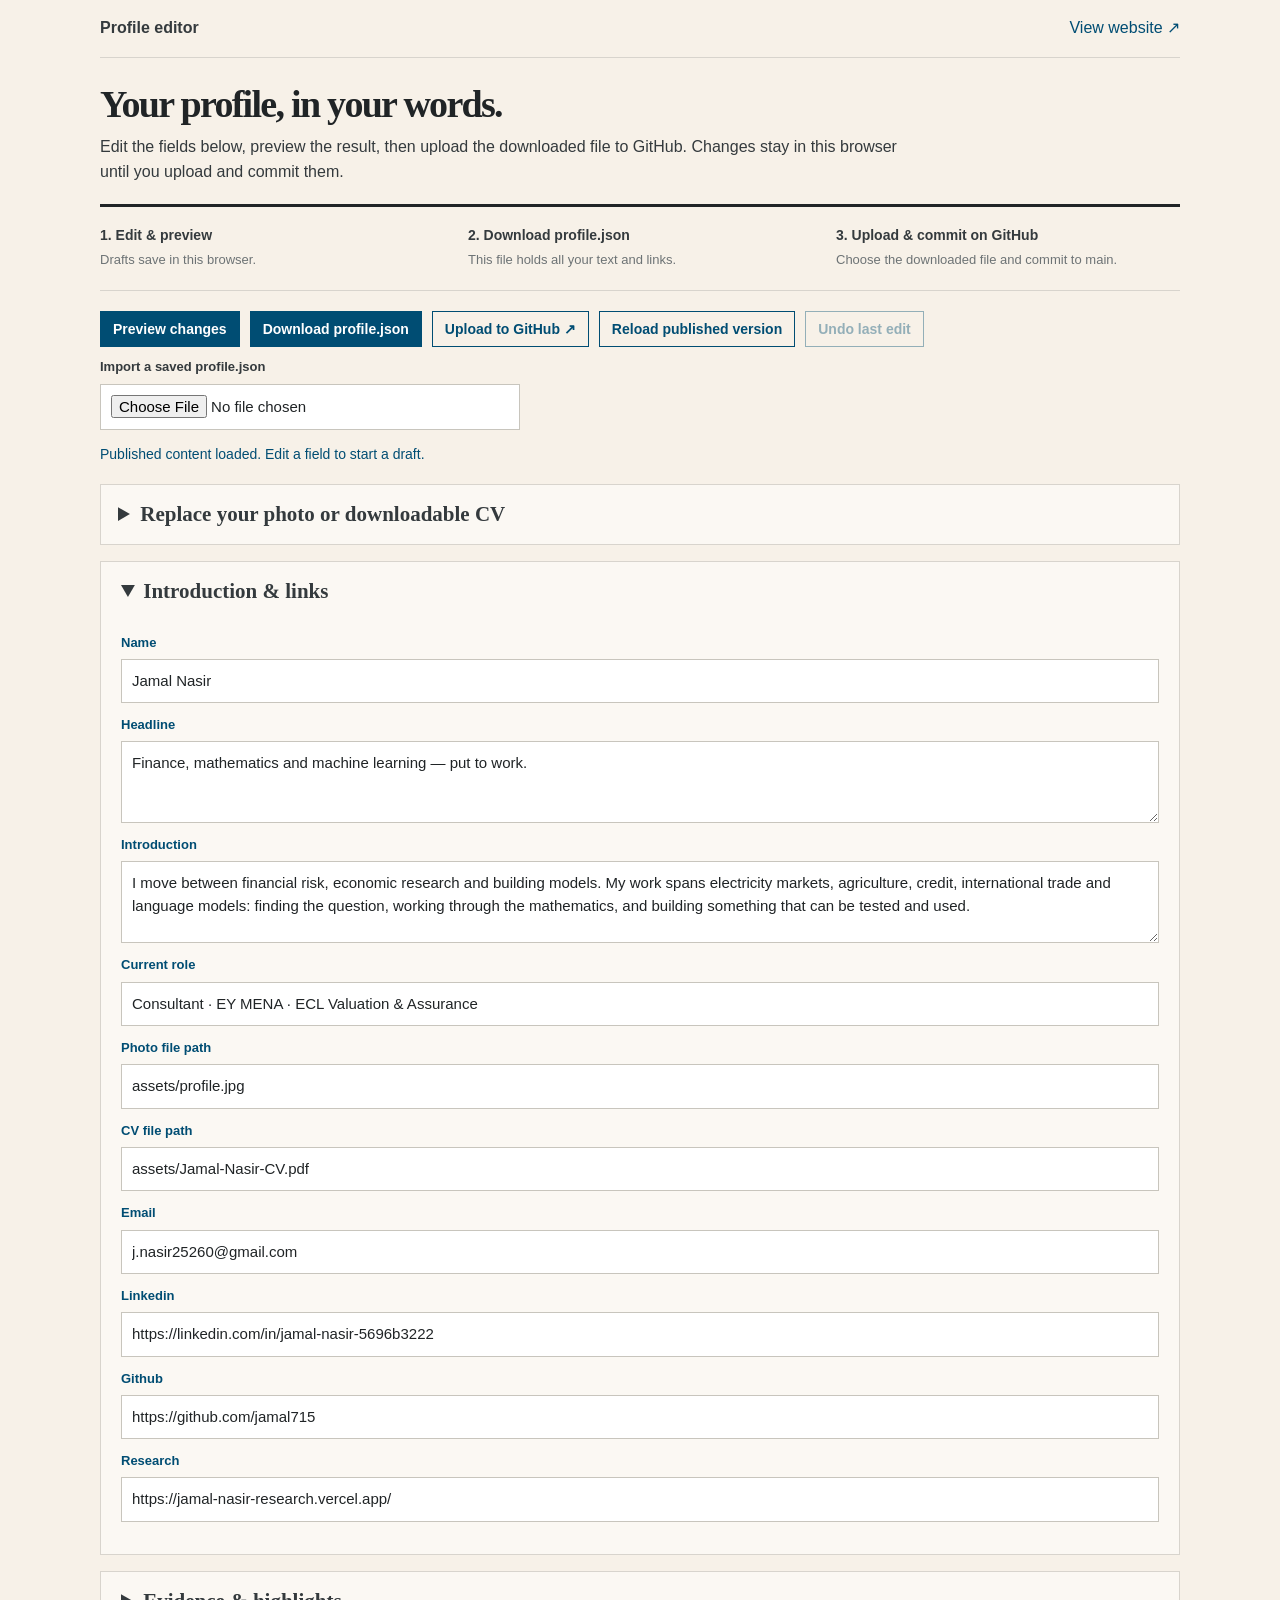
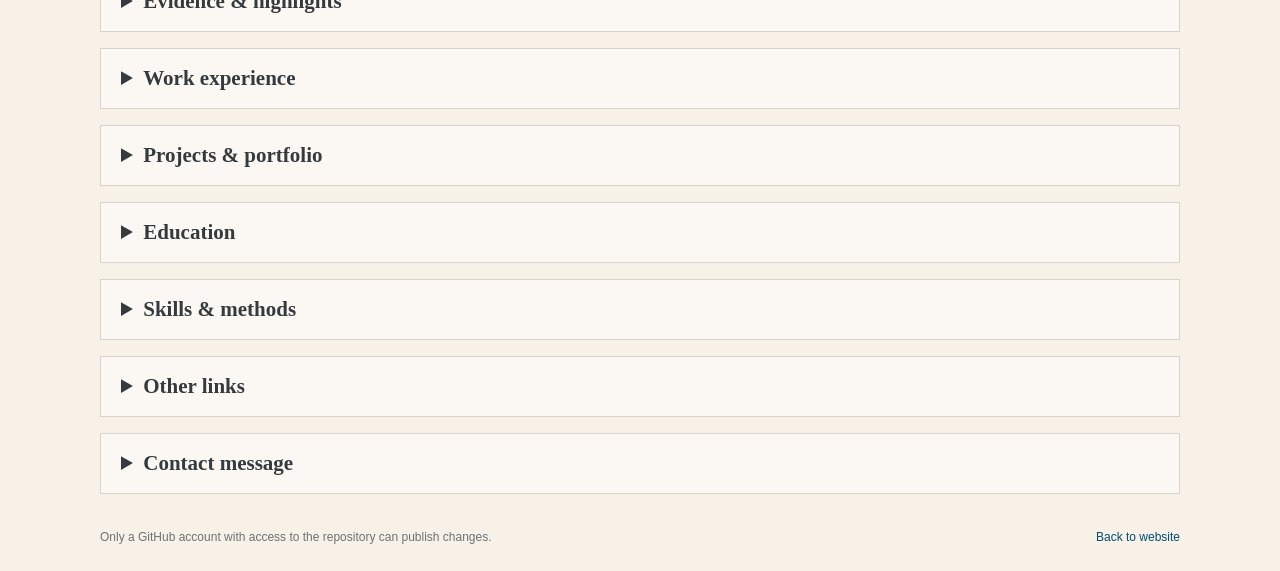
==== edit/index.html @ dc502231 "Unify project and education typography and reserve blue for links" ====
<!doctype html><html lang="en"><head><meta charset="utf-8"><meta name="viewport" content="width=device-width, initial-scale=1"><meta name="robots" content="noindex,nofollow"><title>Edit profile | Jamal Nasir</title><link rel="stylesheet" href="../styles.css?v=4"><link rel="stylesheet" href="editor.css?v=3"><script src="editor.js?v=3" defer></script></head><body><div class="shell"><header class="topbar"><strong>Profile editor</strong><a href="../">View website ↗</a></header><h1 class="editor-title">Your profile, in your words.</h1><p class="editor-deck">Edit the fields below, preview the result, then upload the downloaded file to GitHub. Changes stay in this browser until you upload and commit them.</p><section class="publish-panel" aria-label="Save your changes"><div><b>1. Edit &amp; preview</b><span>Drafts save in this browser.</span></div><div><b>2. Download profile.json</b><span>This file holds all your text and links.</span></div><div><b>3. Upload &amp; commit on GitHub</b><span>Choose the downloaded file and commit to main.</span></div></section><div class="editor-actions"><button id="preview-button" disabled>Preview changes</button><button id="download-button" disabled>Download profile.json</button><a class="edit-button secondary" href="https://github.com/jamal715/jamal715.github.io/upload/main" target="_blank" rel="noopener">Upload to GitHub ↗</a><button class="secondary" id="reset-button" disabled>Reload published version</button><button class="secondary" id="undo-button" disabled>Undo last edit</button></div><label class="import-label">Import a saved profile.json<input id="import-file" type="file" accept="application/json,.json" disabled></label><p id="editor-status" role="status">Loading your profile…</p><details class="asset-box"><summary>Replace your photo or downloadable CV</summary><p>Use the original file you want visitors to receive. Choose a file to preview it and save it in your browser draft. These controls rename a copy without changing its contents. Upload the resulting file into the assets folder and commit it to replace the current version.</p><div class="asset-grid"><label>New photo (JPG or PNG)<input id="photo-file" type="file" accept="image/jpeg,image/png" disabled><span id="photo-status">Using the published file.</span><button type="button" id="photo-download" disabled>Download replacement photo</button></label><label>New CV (PDF)<input id="cv-file" type="file" accept="application/pdf" disabled><span id="cv-status">Using the published file.</span><button type="button" id="cv-download" disabled>Download Jamal-Nasir-CV.pdf</button></label></div><a class="edit-button secondary" href="https://github.com/jamal715/jamal715.github.io/upload/main/assets" target="_blank" rel="noopener">Upload files to assets ↗</a><p class="asset-hint">Download profile.json and each selected replacement file. Upload profile.json to the repository root, and the JPG/PNG or PDF to assets. Files stay private in this browser until you upload and commit them. Maximum file size: 20 MB.</p></details><section id="preview-area" hidden><div class="preview-heading"><h2>Preview</h2><label>Width <select id="preview-width"><option value="100%">Desktop</option><option value="390px">Mobile · 390px</option></select></label></div><iframe id="preview-frame" title="Profile preview" src="../?preview=4"></iframe></section><form id="editor-form" aria-label="Profile content" onsubmit="return false"></form><footer class="footer"><span>Only a GitHub account with access to the repository can publish changes.</span><a href="../">Back to website</a></footer></div></body></html>
---- styles.css ----
:root{--brand:#004d73;--ink:#202426;--text:#343a3d;--muted:#6d7375;--paper:#f7f1e8;--paper2:#fbf8f3;--line:#d8d4cd}*{box-sizing:border-box}html{background:var(--paper);scroll-behavior:smooth;scroll-padding-top:20px}body{margin:0;color:var(--text);background:var(--paper);font:16px/1.55 Arial,Helvetica,sans-serif}a{color:var(--brand);text-decoration:none}a:hover{text-decoration:underline;text-underline-offset:4px}a:focus-visible,button:focus-visible,input:focus-visible,textarea:focus-visible,summary:focus-visible{outline:2px solid var(--brand);outline-offset:4px}::selection{background:#d7e7ef}.shell{max-width:1140px;padding:0 30px;margin:auto}.topbar{display:flex;align-items:center;justify-content:space-between;padding:16px 0;border-bottom:1px solid var(--line);gap:22px}.edition{font-size:12px;letter-spacing:.13em;color:var(--muted)}nav{display:flex;gap:23px;flex-wrap:wrap}nav a{font-size:14px;color:var(--brand)}.skip{position:absolute;top:-100px;background:var(--paper2);padding:12px}.skip:focus{top:10px;z-index:9}.identity{display:grid;grid-template-columns:1fr 174px;align-items:center;gap:40px;padding:29px 0 25px}.kicker{font-size:12px;letter-spacing:.09em;font-weight:700;text-transform:uppercase;color:var(--muted)}h1,h2{font-family:Georgia,'Times New Roman',serif;color:var(--ink)}h1{font-size:clamp(40px,5vw,62px);line-height:1;letter-spacing:-.045em;margin:8px 0 12px}.headline{font:23px/1.25 Georgia,serif;color:var(--ink);margin:0 0 11px}.intro{max-width:800px;margin:0 0 11px;line-height:1.55}.current{font-size:14px;color:var(--muted);margin:0 0 14px}.portrait{margin:0;width:174px;height:205px;overflow:hidden;background:#dfd9d0;border:1px solid var(--line)}.portrait img{display:block;width:100%;height:100%;object-fit:cover;transform:scale(2.05);transform-origin:53%43%}.linkline{display:flex;flex-wrap:wrap;align-items:center;gap:20px;font-size:14px}.linkline a{font-weight:600}.download{border:1px solid currentColor;color:var(--brand);padding:6px 11px}.download:hover{background:var(--paper2);text-decoration:underline}.evidence{display:flex;gap:18px;justify-content:space-between;flex-wrap:wrap;padding:13px 0;border-top:1px solid var(--line);border-bottom:3px solid var(--ink);font-size:13px;color:var(--text)}.section{display:grid;grid-template-columns:155px minmax(0,1fr);gap:30px;padding:24px 0;border-bottom:1px solid var(--line);scroll-margin-top:8px}.section-label>span{font-size:12px;color:var(--muted)}.section-label h2{font-size:25px;line-height:1.15;letter-spacing:-.025em;margin:3px 0 12px}.section-label p{font:15px/1.5 Georgia,serif;color:var(--muted);margin:0}.role{padding:18px 0;border-bottom:1px solid var(--line)}.role:first-child{padding-top:0}.role:last-child{border:0;padding-bottom:0}.role-top{display:flex;justify-content:space-between;gap:20px;align-items:baseline}.role h3{font-size:18px;color:var(--ink);line-height:1.3;letter-spacing:-.015em;margin:0}.date{font-size:12px;white-space:nowrap;color:var(--muted)}.organization{font-size:14px;color:var(--text);margin:3px 0}.fields{font-size:12px;color:var(--muted);margin:2px 0 8px}.role ul{margin:0;padding-left:17px}.role li{margin:4px 0;line-height:1.5;font-size:15px}/* Projects share education's typography and compact two-column structure. */
.projects{display:grid;grid-template-columns:repeat(2,minmax(0,1fr));gap:20px 32px;align-items:start}
.project{padding:0 0 16px;border-bottom:1px solid var(--line);min-width:0}
.project .kicker{font-size:11px;line-height:1.4;letter-spacing:.04em;color:var(--muted);margin-bottom:5px}
.project h3,.degree h3{font:700 16px/1.4 Arial,Helvetica,sans-serif;color:var(--text);letter-spacing:normal;margin:0 0 5px}
.project>p{font:14px/1.5 Arial,Helvetica,sans-serif;color:var(--muted);margin:0 0 8px}
.project-bottom{display:flex;flex-wrap:wrap;gap:4px 12px;justify-content:space-between;font-size:12px;line-height:1.4;color:var(--muted)}
.status{color:var(--muted);white-space:normal}
.project .linkline{margin-top:8px;gap:8px 16px;font-size:13px}
.foundation{display:grid;grid-template-columns:1fr 1fr;gap:32px}.degree{margin:0 0 20px}.degree h3{font-size:16px;margin:0 0 5px}.degree p{font-size:14px;color:var(--muted);margin:0}.foundation dl{margin:0}.foundation dt{font-weight:700;font-size:14px}.foundation dd{font-size:14px;margin:4px 0 14px;color:var(--muted)}.elsewhere{display:grid;grid-template-columns:repeat(3,1fr);gap:25px}.elsewhere h3{font:700 16px/1.4 Arial,Helvetica,sans-serif;color:var(--brand);margin:0 0 5px}.elsewhere h3 span{font:16px Arial;color:var(--brand)}.elsewhere p{font-size:14px;color:var(--muted);line-height:1.5;margin:0}.contact p{margin:0 0 8px;font-size:15px}.email{font:22px Georgia,serif;overflow-wrap:anywhere}.footer{display:flex;justify-content:space-between;gap:20px;padding:18px 0 24px;font-size:12px;color:var(--muted)}.footer>div{display:flex;gap:20px}.footer a{color:var(--brand)}
@media(max-width:850px){.shell{padding:0 23px}.section{grid-template-columns:120px minmax(0,1fr);gap:22px}.role-top{flex-direction:column;gap:3px}.identity{gap:25px;grid-template-columns:1fr 145px}.portrait{width:145px;height:175px}.headline{font-size:21px}.elsewhere{grid-template-columns:1fr;gap:20px}.foundation{grid-template-columns:1fr;gap:8px}}
@media(max-width:600px){.shell{padding:0 19px}.topbar{padding:13px 0;gap:10px;flex-wrap:wrap}.edition{font-size:11px}nav{gap:17px}nav a{font-size:13px}.identity{display:grid;grid-template-columns:1fr 100px;gap:18px;padding:24px 0 19px;align-items:start}.identity-copy{display:contents}.identity .kicker{grid-column:1;align-self:end;font-size:10px;line-height:1.5}.identity h1{grid-column:1;margin:-5px 0 0;font-size:42px;align-self:start}.portrait{grid-column:2;grid-row:1/3;width:100px;height:118px}.headline,.intro,.current,.identity .linkline{grid-column:1/-1;margin:0}.headline{font-size:23px}.intro{font-size:16px}.current{font-size:13px}.linkline{gap:17px;font-size:13px}.evidence{gap:7px;flex-direction:column;font-size:12px;padding:12px 0}.section{display:block;padding:25px 0}.section-label{display:flex;align-items:baseline;gap:9px;margin-bottom:17px}.section-label h2{font-size:25px;margin:0}.section-label p{display:none}.role{padding:17px 0}.role h3{font-size:18px}.role li{font-size:15px}.date{font-size:12px}.projects{grid-template-columns:1fr;gap:16px}.project h3{font-size:16px}.project-bottom{gap:4px 12px}.project .kicker{font-size:11px}.foundation{grid-template-columns:1fr}.elsewhere{gap:23px}.footer{flex-wrap:wrap}.email{font-size:20px}}
@media(prefers-reduced-motion:reduce){html{scroll-behavior:auto}}
---- edit/editor.css ----
.editor-title{font-size:38px;margin:27px 0 12px}.editor-deck{max-width:810px;margin:0 0 20px}.publish-panel{display:grid;grid-template-columns:repeat(3,1fr);gap:24px;border-top:3px solid var(--ink);border-bottom:1px solid var(--line);padding:18px 0}.publish-panel b{display:block;font-size:14px}.publish-panel span{font-size:13px;color:var(--muted)}button,.edit-button{display:inline-block;border:1px solid var(--brand);padding:9px 12px;background:var(--brand);color:white;font:600 14px Arial;cursor:pointer;text-decoration:none}button:disabled{opacity:.4;cursor:not-allowed}.secondary{background:transparent;color:var(--brand)}.editor-actions{display:flex;flex-wrap:wrap;gap:10px;margin:20px 0 10px}#editor-status{font-size:14px;color:var(--brand);min-height:24px}.asset-box,form>details{border:1px solid var(--line);background:var(--paper2);margin:16px 0}.asset-box{padding:17px}.asset-box summary,form>details>summary{font:700 21px Georgia,serif;cursor:pointer}.asset-box p{font-size:14px;max-width:830px}.asset-grid{display:grid;grid-template-columns:1fr 1fr;gap:24px;margin:18px 0}.asset-grid label{display:grid;gap:10px;font-size:14px}.asset-grid input{width:100%;min-width:0}.asset-hint{color:var(--muted)}form>details>summary{padding:17px 20px}.group-content{padding:0 20px 20px}.form-field{display:grid;gap:6px;margin:12px 0}.form-field>span{font-weight:700;font-size:13px;color:var(--brand)}input,textarea,select{font:15px/1.5 Arial;padding:10px;border:1px solid #c8c5bd;background:#fff;color:var(--ink);width:100%}textarea{resize:vertical;min-height:82px}.array-item{border-top:1px solid var(--line);margin-top:18px;padding-top:15px}.array-top{display:flex;justify-content:space-between;align-items:center;gap:15px}.array-top strong{font-size:14px}.array-top button,.add-item{padding:6px 10px;font-size:12px}.array-nested{padding:0 0 8px 15px;border-left:2px solid var(--line);margin:15px 0}.group-title{font-size:15px;margin:18px 0 8px}.preview-heading{display:flex;align-items:center;justify-content:space-between;margin:20px 0 12px}.preview-heading h2{font-size:26px;margin:0}.preview-heading label{display:flex;align-items:center;gap:10px;font-size:14px}.preview-heading select{width:190px}#preview-area{padding:0 0 22px;overflow-x:auto}iframe{display:block;border:1px solid var(--line);width:100%;max-width:100%;height:720px;margin:auto;background:var(--paper)}.group-content>p{font-size:13px;color:var(--muted)}@media(max-width:600px){.editor-title{font-size:32px}.publish-panel,.asset-grid{grid-template-columns:1fr;gap:15px}.editor-actions{gap:8px}.editor-actions button,.edit-button{font-size:13px}.preview-heading{gap:15px}.preview-heading select{width:145px}}

.row-controls{display:flex;flex-wrap:wrap;gap:5px}.import-label{display:block;max-width:420px;font-size:13px;font-weight:700}.import-label input{margin-top:7px;font-weight:400}.asset-grid span{font-size:12px;color:var(--muted);overflow-wrap:anywhere}@media(max-width:600px){.array-top{align-items:flex-start;flex-direction:column}}

html{scroll-behavior:auto}
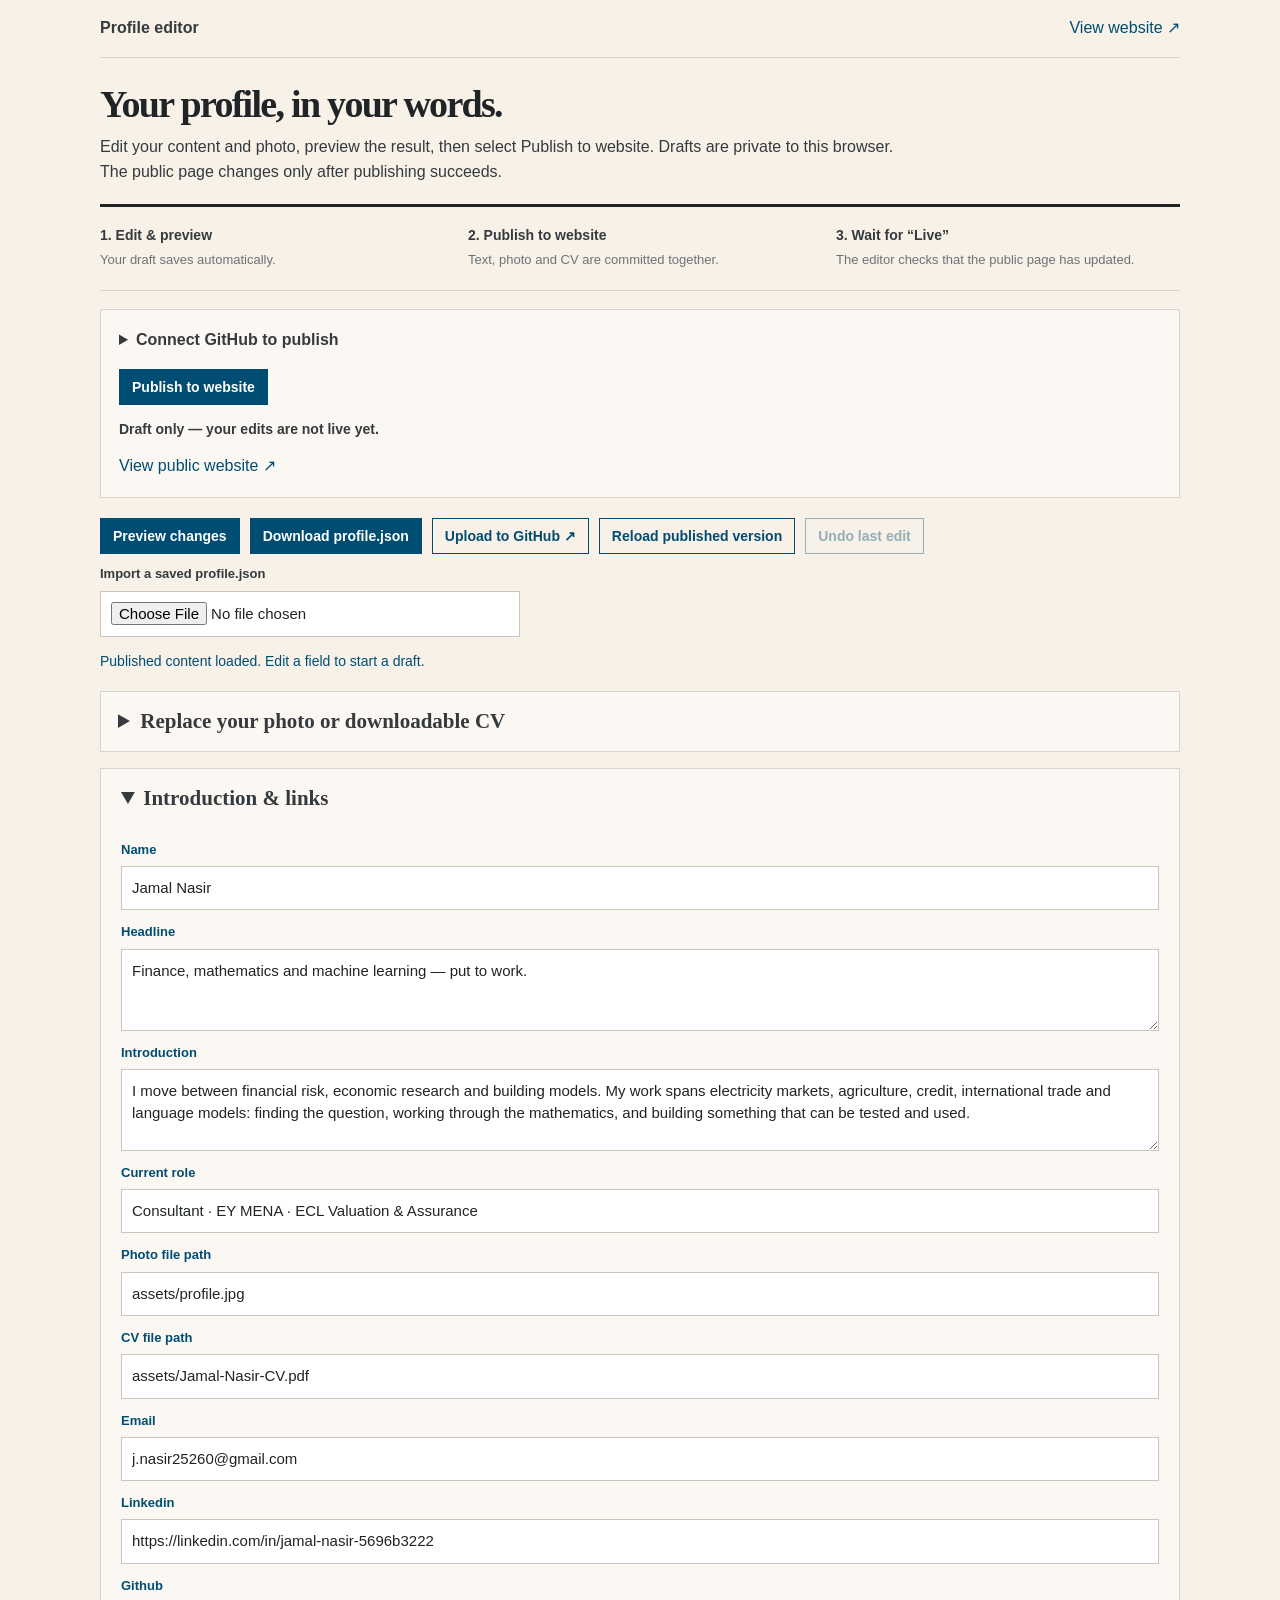
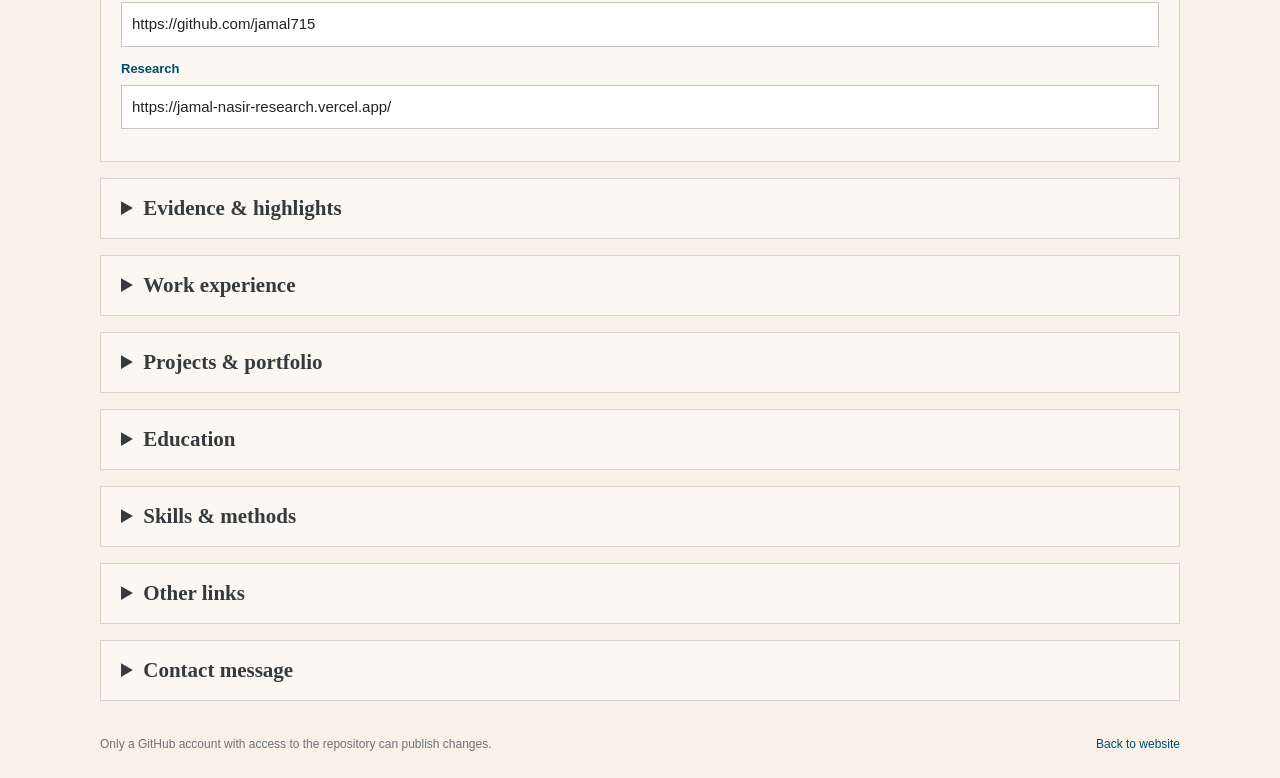
==== commit b9a24a10: "Add direct GitHub publishing and adjustable photo framing to editor" ====
--- a/edit/index.html
+++ b/edit/index.html
@@ -1 +1,3 @@
-<!doctype html><html lang="en"><head><meta charset="utf-8"><meta name="viewport" content="width=device-width, initial-scale=1"><meta name="robots" content="noindex,nofollow"><title>Edit profile | Jamal Nasir</title><link rel="stylesheet" href="../styles.css?v=4"><link rel="stylesheet" href="editor.css?v=3"><script src="editor.js?v=3" defer></script></head><body><div class="shell"><header class="topbar"><strong>Profile editor</strong><a href="../">View website ↗</a></header><h1 class="editor-title">Your profile, in your words.</h1><p class="editor-deck">Edit the fields below, preview the result, then upload the downloaded file to GitHub. Changes stay in this browser until you upload and commit them.</p><section class="publish-panel" aria-label="Save your changes"><div><b>1. Edit &amp; preview</b><span>Drafts save in this browser.</span></div><div><b>2. Download profile.json</b><span>This file holds all your text and links.</span></div><div><b>3. Upload &amp; commit on GitHub</b><span>Choose the downloaded file and commit to main.</span></div></section><div class="editor-actions"><button id="preview-button" disabled>Preview changes</button><button id="download-button" disabled>Download profile.json</button><a class="edit-button secondary" href="https://github.com/jamal715/jamal715.github.io/upload/main" target="_blank" rel="noopener">Upload to GitHub ↗</a><button class="secondary" id="reset-button" disabled>Reload published version</button><button class="secondary" id="undo-button" disabled>Undo last edit</button></div><label class="import-label">Import a saved profile.json<input id="import-file" type="file" accept="application/json,.json" disabled></label><p id="editor-status" role="status">Loading your profile…</p><details class="asset-box"><summary>Replace your photo or downloadable CV</summary><p>Use the original file you want visitors to receive. Choose a file to preview it and save it in your browser draft. These controls rename a copy without changing its contents. Upload the resulting file into the assets folder and commit it to replace the current version.</p><div class="asset-grid"><label>New photo (JPG or PNG)<input id="photo-file" type="file" accept="image/jpeg,image/png" disabled><span id="photo-status">Using the published file.</span><button type="button" id="photo-download" disabled>Download replacement photo</button></label><label>New CV (PDF)<input id="cv-file" type="file" accept="application/pdf" disabled><span id="cv-status">Using the published file.</span><button type="button" id="cv-download" disabled>Download Jamal-Nasir-CV.pdf</button></label></div><a class="edit-button secondary" href="https://github.com/jamal715/jamal715.github.io/upload/main/assets" target="_blank" rel="noopener">Upload files to assets ↗</a><p class="asset-hint">Download profile.json and each selected replacement file. Upload profile.json to the repository root, and the JPG/PNG or PDF to assets. Files stay private in this browser until you upload and commit them. Maximum file size: 20 MB.</p></details><section id="preview-area" hidden><div class="preview-heading"><h2>Preview</h2><label>Width <select id="preview-width"><option value="100%">Desktop</option><option value="390px">Mobile · 390px</option></select></label></div><iframe id="preview-frame" title="Profile preview" src="../?preview=4"></iframe></section><form id="editor-form" aria-label="Profile content" onsubmit="return false"></form><footer class="footer"><span>Only a GitHub account with access to the repository can publish changes.</span><a href="../">Back to website</a></footer></div></body></html>
+<!doctype html><html lang="en"><head><meta charset="utf-8"><meta name="viewport" content="width=device-width, initial-scale=1"><meta http-equiv="Content-Security-Policy" content="default-src 'self'; script-src 'self'; style-src 'self' 'unsafe-inline'; img-src 'self' blob: data: https:; connect-src 'self' https://api.github.com; frame-src 'self'; object-src 'none'; base-uri 'self'; form-action 'none'"><meta name="robots" content="noindex,nofollow"><title>Edit profile | Jamal Nasir</title><link rel="stylesheet" href="../styles.css?v=6"><link rel="stylesheet" href="editor.css?v=6"><script src="../renderer.js?v=6" defer></script><script src="publisher.js?v=6" defer></script><script src="editor.js?v=6" defer></script></head><body><div class="shell"><header class="topbar"><strong>Profile editor</strong><a href="../">View website ↗</a></header><h1 class="editor-title">Your profile, in your words.</h1><p class="editor-deck">Edit your content and photo, preview the result, then select Publish to website. Drafts are private to this browser. The public page changes only after publishing succeeds.</p><section class="publish-panel" aria-label="Save your changes"><div><b>1. Edit &amp; preview</b><span>Your draft saves automatically.</span></div><div><b>2. Publish to website</b><span>Text, photo and CV are committed together.</span></div><div><b>3. Wait for “Live”</b><span>The editor checks that the public page has updated.</span></div></section>
+<section class="publish-connect"><details id="github-connect"><summary>Connect GitHub to publish</summary><p>This site is hosted on GitHub Pages. To publish from here, create a fine-grained GitHub token with access only to <b>jamal715.github.io</b> and repository permission <b>Contents: Read and write</b>. Choose an expiry date. No other permissions are needed.</p><p><a href="https://github.com/settings/personal-access-tokens/new" target="_blank" rel="noopener noreferrer">Create a fine-grained token on GitHub ↗</a> · <a href="https://docs.github.com/en/authentication/keeping-your-account-and-data-secure/managing-your-personal-access-tokens" target="_blank" rel="noopener noreferrer">GitHub instructions ↗</a></p><label for="github-token">GitHub token (this tab only)</label><input id="github-token" type="password" autocomplete="off" spellcheck="false" placeholder="Paste your token here, never in chat"><button id="connect-button" type="button">Connect GitHub</button><button id="disconnect-button" type="button" class="secondary" disabled>Disconnect</button><p id="connection-status" role="status">Not connected. Your token is sent only to api.github.com and is never saved in browser storage or the repository.</p></details><button id="publish-button" disabled>Publish to website</button><p id="publish-status" role="status">Draft only — your edits are not live yet.</p><a id="published-link" href="../" target="_blank" rel="noopener">View public website ↗</a></section>
+<div class="editor-actions"><button id="preview-button" disabled>Preview changes</button><button id="download-button" disabled>Download profile.json</button><a class="edit-button secondary" href="https://github.com/jamal715/jamal715.github.io/upload/main" target="_blank" rel="noopener">Upload to GitHub ↗</a><button class="secondary" id="reset-button" disabled>Reload published version</button><button class="secondary" id="undo-button" disabled>Undo last edit</button></div><label class="import-label">Import a saved profile.json<input id="import-file" type="file" accept="application/json,.json" disabled></label><p id="editor-status" role="status">Loading your profile…</p><details class="asset-box"><summary>Replace your photo or downloadable CV</summary><p>Choose a photo or the original PDF you want visitors to receive. Preview them here, adjust the photo below, then Publish to website. The original file contents are preserved.</p><div class="asset-grid"><label>New photo (JPG or PNG)<input id="photo-file" type="file" accept="image/jpeg,image/png" disabled><span id="photo-status">Using the published file.</span><button type="button" id="photo-download" disabled>Download replacement photo</button></label><label>New CV (PDF)<input id="cv-file" type="file" accept="application/pdf" disabled><span id="cv-status">Using the published file.</span><button type="button" id="cv-download" disabled>Download Jamal-Nasir-CV.pdf</button></label></div><div class="crop-editor"><div><div class="portrait crop-preview"><img id="crop-image" alt="Your photo crop" width="174" height="205"></div></div><div class="crop-controls"><h2>Adjust your photo</h2><label>Fit <select id="photo-fit"><option value="cover">Fill frame</option><option value="contain">Show entire photo</option></select></label><label>Zoom <output id="photo-zoom-value">1×</output><input id="photo-zoom" type="range" min="1" max="3" step="0.01" value="1"></label><label>Horizontal position <output id="photo-x-value">50%</output><input id="photo-x" type="range" min="0" max="100" step="1" value="50"></label><label>Vertical position <output id="photo-y-value">50%</output><input id="photo-y" type="range" min="0" max="100" step="1" value="50"></label><button id="reset-crop" type="button" class="secondary">Reset photo framing</button></div></div><a class="edit-button secondary" href="https://github.com/jamal715/jamal715.github.io/upload/main/assets" target="_blank" rel="noopener">Upload files to assets ↗</a><p class="asset-hint">Publish to website uploads selected files and your photo framing together. Manual download/upload remains available as a backup. Maximum file size: 20 MB.</p></details><section id="preview-area" hidden><div class="preview-heading"><h2>Preview</h2><label>Width <select id="preview-width"><option value="100%">Desktop</option><option value="390px">Mobile · 390px</option></select></label></div><iframe id="preview-frame" title="Profile preview" src="../?preview=6"></iframe></section><form id="editor-form" aria-label="Profile content"></form><footer class="footer"><span>Only a GitHub account with access to the repository can publish changes.</span><a href="../">Back to website</a></footer></div></body></html>
--- a/styles.css
+++ b/styles.css
@@ -1,5 +1,5 @@
-:root{--brand:#004d73;--ink:#202426;--text:#343a3d;--muted:#6d7375;--paper:#f7f1e8;--paper2:#fbf8f3;--line:#d8d4cd}*{box-sizing:border-box}html{background:var(--paper);scroll-behavior:smooth;scroll-padding-top:20px}body{margin:0;color:var(--text);background:var(--paper);font:16px/1.55 Arial,Helvetica,sans-serif}a{color:var(--brand);text-decoration:none}a:hover{text-decoration:underline;text-underline-offset:4px}a:focus-visible,button:focus-visible,input:focus-visible,textarea:focus-visible,summary:focus-visible{outline:2px solid var(--brand);outline-offset:4px}::selection{background:#d7e7ef}.shell{max-width:1140px;padding:0 30px;margin:auto}.topbar{display:flex;align-items:center;justify-content:space-between;padding:16px 0;border-bottom:1px solid var(--line);gap:22px}.edition{font-size:12px;letter-spacing:.13em;color:var(--muted)}nav{display:flex;gap:23px;flex-wrap:wrap}nav a{font-size:14px;color:var(--brand)}.skip{position:absolute;top:-100px;background:var(--paper2);padding:12px}.skip:focus{top:10px;z-index:9}.identity{display:grid;grid-template-columns:1fr 174px;align-items:center;gap:40px;padding:29px 0 25px}.kicker{font-size:12px;letter-spacing:.09em;font-weight:700;text-transform:uppercase;color:var(--muted)}h1,h2{font-family:Georgia,'Times New Roman',serif;color:var(--ink)}h1{font-size:clamp(40px,5vw,62px);line-height:1;letter-spacing:-.045em;margin:8px 0 12px}.headline{font:23px/1.25 Georgia,serif;color:var(--ink);margin:0 0 11px}.intro{max-width:800px;margin:0 0 11px;line-height:1.55}.current{font-size:14px;color:var(--muted);margin:0 0 14px}.portrait{margin:0;width:174px;height:205px;overflow:hidden;background:#dfd9d0;border:1px solid var(--line)}.portrait img{display:block;width:100%;height:100%;object-fit:cover;transform:scale(2.05);transform-origin:53%43%}.linkline{display:flex;flex-wrap:wrap;align-items:center;gap:20px;font-size:14px}.linkline a{font-weight:600}.download{border:1px solid currentColor;color:var(--brand);padding:6px 11px}.download:hover{background:var(--paper2);text-decoration:underline}.evidence{display:flex;gap:18px;justify-content:space-between;flex-wrap:wrap;padding:13px 0;border-top:1px solid var(--line);border-bottom:3px solid var(--ink);font-size:13px;color:var(--text)}.section{display:grid;grid-template-columns:155px minmax(0,1fr);gap:30px;padding:24px 0;border-bottom:1px solid var(--line);scroll-margin-top:8px}.section-label>span{font-size:12px;color:var(--muted)}.section-label h2{font-size:25px;line-height:1.15;letter-spacing:-.025em;margin:3px 0 12px}.section-label p{font:15px/1.5 Georgia,serif;color:var(--muted);margin:0}.role{padding:18px 0;border-bottom:1px solid var(--line)}.role:first-child{padding-top:0}.role:last-child{border:0;padding-bottom:0}.role-top{display:flex;justify-content:space-between;gap:20px;align-items:baseline}.role h3{font-size:18px;color:var(--ink);line-height:1.3;letter-spacing:-.015em;margin:0}.date{font-size:12px;white-space:nowrap;color:var(--muted)}.organization{font-size:14px;color:var(--text);margin:3px 0}.fields{font-size:12px;color:var(--muted);margin:2px 0 8px}.role ul{margin:0;padding-left:17px}.role li{margin:4px 0;line-height:1.5;font-size:15px}/* Projects share education's typography and compact two-column structure. */
-.projects{display:grid;grid-template-columns:repeat(2,minmax(0,1fr));gap:20px 32px;align-items:start}
+:root{--brand:#004d73;--ink:#202426;--text:#343a3d;--muted:#6d7375;--paper:#f7f1e8;--paper2:#fbf8f3;--line:#d8d4cd}*{box-sizing:border-box}html{background:var(--paper);scroll-behavior:smooth;scroll-padding-top:20px}body{margin:0;color:var(--text);background:var(--paper);font:16px/1.55 Arial,Helvetica,sans-serif}a{color:var(--brand);text-decoration:none}a:hover{text-decoration:underline;text-underline-offset:4px}a:focus-visible,button:focus-visible,input:focus-visible,textarea:focus-visible,summary:focus-visible{outline:2px solid var(--brand);outline-offset:4px}::selection{background:#d7e7ef}.shell{max-width:1140px;padding:0 30px;margin:auto}.topbar{display:flex;align-items:center;justify-content:space-between;padding:16px 0;border-bottom:1px solid var(--line);gap:22px}.edition{font-size:12px;letter-spacing:.13em;color:var(--muted)}nav{display:flex;gap:23px;flex-wrap:wrap}nav a{font-size:14px;color:var(--brand)}.skip{position:absolute;top:-100px;background:var(--paper2);padding:12px}.skip:focus{top:10px;z-index:9}.identity{display:grid;grid-template-columns:1fr 174px;align-items:center;gap:40px;padding:29px 0 25px}.kicker{font-size:12px;letter-spacing:.09em;font-weight:700;text-transform:uppercase;color:var(--muted)}h1,h2{font-family:Georgia,'Times New Roman',serif;color:var(--ink)}h1{font-size:clamp(40px,5vw,62px);line-height:1;letter-spacing:-.045em;margin:8px 0 12px}.headline{font:23px/1.25 Georgia,serif;color:var(--ink);margin:0 0 11px}.intro{max-width:800px;margin:0 0 11px;line-height:1.55}.current{font-size:14px;color:var(--muted);margin:0 0 14px}.portrait{margin:0;width:174px;height:205px;overflow:hidden;background:#dfd9d0;border:1px solid var(--line)}.portrait img{display:block;width:100%;height:100%;object-fit:var(--photo-fit,cover);object-position:var(--photo-x,53%) var(--photo-y,43%);transform:scale(var(--photo-zoom,2.05));transform-origin:var(--photo-x,53%) var(--photo-y,43%)}.linkline{display:flex;flex-wrap:wrap;align-items:center;gap:20px;font-size:14px}.linkline a{font-weight:600}.download{border:1px solid currentColor;color:var(--brand);padding:6px 11px}.download:hover{background:var(--paper2);text-decoration:underline}.evidence{display:flex;gap:18px;justify-content:space-between;flex-wrap:wrap;padding:13px 0;border-top:1px solid var(--line);border-bottom:3px solid var(--ink);font-size:13px;color:var(--text)}.section{display:grid;grid-template-columns:155px minmax(0,1fr);gap:30px;padding:24px 0;border-bottom:1px solid var(--line);scroll-margin-top:8px}.section-label>span{font-size:12px;color:var(--muted)}.section-label h2{font-size:25px;line-height:1.15;letter-spacing:-.025em;margin:3px 0 12px}.section-label p{font:15px/1.5 Georgia,serif;color:var(--muted);margin:0}.role{padding:18px 0;border-bottom:1px solid var(--line)}.role:first-child{padding-top:0}.role:last-child{border:0;padding-bottom:0}.role-top{display:flex;justify-content:space-between;gap:20px;align-items:baseline}.role h3{font-size:18px;color:var(--ink);line-height:1.3;letter-spacing:-.015em;margin:0}.date{font-size:12px;white-space:nowrap;color:var(--muted)}.organization{font-size:14px;color:var(--text);margin:3px 0}.fields{font-size:12px;color:var(--muted);margin:2px 0 8px}.role ul{margin:0;padding-left:17px}.role li{margin:4px 0;line-height:1.5;font-size:15px}/* Projects share education's typography and compact two-column structure. */
+.projects{display:grid;grid-template-columns:repeat(2,minmax(0,1fr));gap:20px 32px;align-items:stretch}
 .project{padding:0 0 16px;border-bottom:1px solid var(--line);min-width:0}
 .project .kicker{font-size:11px;line-height:1.4;letter-spacing:.04em;color:var(--muted);margin-bottom:5px}
 .project h3,.degree h3{font:700 16px/1.4 Arial,Helvetica,sans-serif;color:var(--text);letter-spacing:normal;margin:0 0 5px}
--- a/edit/editor.css
+++ b/edit/editor.css
@@ -3,3 +3,5 @@
 .row-controls{display:flex;flex-wrap:wrap;gap:5px}.import-label{display:block;max-width:420px;font-size:13px;font-weight:700}.import-label input{margin-top:7px;font-weight:400}.asset-grid span{font-size:12px;color:var(--muted);overflow-wrap:anywhere}@media(max-width:600px){.array-top{align-items:flex-start;flex-direction:column}}
 
 html{scroll-behavior:auto}
+
+.publish-connect{margin:18px 0;padding:18px;border:1px solid var(--line);background:var(--paper2)}.publish-connect summary{font-weight:700;cursor:pointer}.publish-connect p{font-size:14px}.publish-connect input{max-width:520px;display:block;margin:8px 0}.publish-connect>button{margin-top:16px}#publish-status{font-weight:700;font-size:14px}.crop-editor{display:grid;grid-template-columns:174px 1fr;gap:28px;margin:24px 0}.crop-controls{max-width:480px}.crop-controls h2{font:700 18px Arial;margin:0 0 14px}.crop-controls label{display:block;font-size:14px;margin:10px 0}.crop-controls output{float:right;color:var(--muted)}.crop-controls input[type=range]{padding:0;display:block;width:100%;margin:6px 0;accent-color:var(--ink)}.crop-preview{width:174px!important;height:205px!important}.publish-connect label{font-size:14px;font-weight:700}@media(max-width:600px){.crop-editor{grid-template-columns:1fr;gap:12px}}
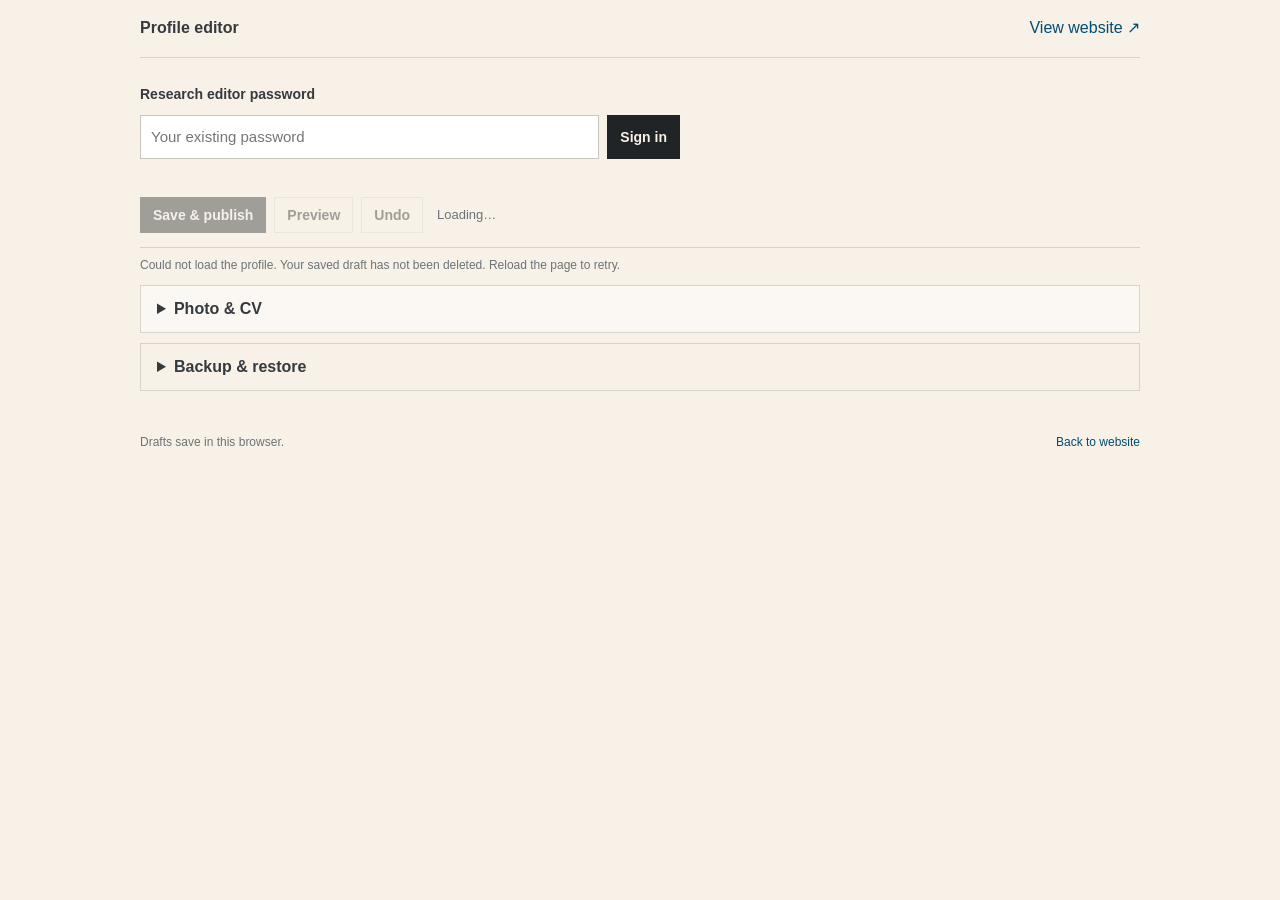
==== commit 0a9cd48e: "Replace GitHub token publishing with Supabase-backed personal editor" ====
--- a/edit/index.html
+++ b/edit/index.html
@@ -1,3 +1,4 @@
-<!doctype html><html lang="en"><head><meta charset="utf-8"><meta name="viewport" content="width=device-width, initial-scale=1"><meta http-equiv="Content-Security-Policy" content="default-src 'self'; script-src 'self'; style-src 'self' 'unsafe-inline'; img-src 'self' blob: data: https:; connect-src 'self' https://api.github.com; frame-src 'self'; object-src 'none'; base-uri 'self'; form-action 'none'"><meta name="robots" content="noindex,nofollow"><title>Edit profile | Jamal Nasir</title><link rel="stylesheet" href="../styles.css?v=6"><link rel="stylesheet" href="editor.css?v=6"><script src="../renderer.js?v=6" defer></script><script src="publisher.js?v=6" defer></script><script src="editor.js?v=6" defer></script></head><body><div class="shell"><header class="topbar"><strong>Profile editor</strong><a href="../">View website ↗</a></header><h1 class="editor-title">Your profile, in your words.</h1><p class="editor-deck">Edit your content and photo, preview the result, then select Publish to website. Drafts are private to this browser. The public page changes only after publishing succeeds.</p><section class="publish-panel" aria-label="Save your changes"><div><b>1. Edit &amp; preview</b><span>Your draft saves automatically.</span></div><div><b>2. Publish to website</b><span>Text, photo and CV are committed together.</span></div><div><b>3. Wait for “Live”</b><span>The editor checks that the public page has updated.</span></div></section>
-<section class="publish-connect"><details id="github-connect"><summary>Connect GitHub to publish</summary><p>This site is hosted on GitHub Pages. To publish from here, create a fine-grained GitHub token with access only to <b>jamal715.github.io</b> and repository permission <b>Contents: Read and write</b>. Choose an expiry date. No other permissions are needed.</p><p><a href="https://github.com/settings/personal-access-tokens/new" target="_blank" rel="noopener noreferrer">Create a fine-grained token on GitHub ↗</a> · <a href="https://docs.github.com/en/authentication/keeping-your-account-and-data-secure/managing-your-personal-access-tokens" target="_blank" rel="noopener noreferrer">GitHub instructions ↗</a></p><label for="github-token">GitHub token (this tab only)</label><input id="github-token" type="password" autocomplete="off" spellcheck="false" placeholder="Paste your token here, never in chat"><button id="connect-button" type="button">Connect GitHub</button><button id="disconnect-button" type="button" class="secondary" disabled>Disconnect</button><p id="connection-status" role="status">Not connected. Your token is sent only to api.github.com and is never saved in browser storage or the repository.</p></details><button id="publish-button" disabled>Publish to website</button><p id="publish-status" role="status">Draft only — your edits are not live yet.</p><a id="published-link" href="../" target="_blank" rel="noopener">View public website ↗</a></section>
-<div class="editor-actions"><button id="preview-button" disabled>Preview changes</button><button id="download-button" disabled>Download profile.json</button><a class="edit-button secondary" href="https://github.com/jamal715/jamal715.github.io/upload/main" target="_blank" rel="noopener">Upload to GitHub ↗</a><button class="secondary" id="reset-button" disabled>Reload published version</button><button class="secondary" id="undo-button" disabled>Undo last edit</button></div><label class="import-label">Import a saved profile.json<input id="import-file" type="file" accept="application/json,.json" disabled></label><p id="editor-status" role="status">Loading your profile…</p><details class="asset-box"><summary>Replace your photo or downloadable CV</summary><p>Choose a photo or the original PDF you want visitors to receive. Preview them here, adjust the photo below, then Publish to website. The original file contents are preserved.</p><div class="asset-grid"><label>New photo (JPG or PNG)<input id="photo-file" type="file" accept="image/jpeg,image/png" disabled><span id="photo-status">Using the published file.</span><button type="button" id="photo-download" disabled>Download replacement photo</button></label><label>New CV (PDF)<input id="cv-file" type="file" accept="application/pdf" disabled><span id="cv-status">Using the published file.</span><button type="button" id="cv-download" disabled>Download Jamal-Nasir-CV.pdf</button></label></div><div class="crop-editor"><div><div class="portrait crop-preview"><img id="crop-image" alt="Your photo crop" width="174" height="205"></div></div><div class="crop-controls"><h2>Adjust your photo</h2><label>Fit <select id="photo-fit"><option value="cover">Fill frame</option><option value="contain">Show entire photo</option></select></label><label>Zoom <output id="photo-zoom-value">1×</output><input id="photo-zoom" type="range" min="1" max="3" step="0.01" value="1"></label><label>Horizontal position <output id="photo-x-value">50%</output><input id="photo-x" type="range" min="0" max="100" step="1" value="50"></label><label>Vertical position <output id="photo-y-value">50%</output><input id="photo-y" type="range" min="0" max="100" step="1" value="50"></label><button id="reset-crop" type="button" class="secondary">Reset photo framing</button></div></div><a class="edit-button secondary" href="https://github.com/jamal715/jamal715.github.io/upload/main/assets" target="_blank" rel="noopener">Upload files to assets ↗</a><p class="asset-hint">Publish to website uploads selected files and your photo framing together. Manual download/upload remains available as a backup. Maximum file size: 20 MB.</p></details><section id="preview-area" hidden><div class="preview-heading"><h2>Preview</h2><label>Width <select id="preview-width"><option value="100%">Desktop</option><option value="390px">Mobile · 390px</option></select></label></div><iframe id="preview-frame" title="Profile preview" src="../?preview=6"></iframe></section><form id="editor-form" aria-label="Profile content"></form><footer class="footer"><span>Only a GitHub account with access to the repository can publish changes.</span><a href="../">Back to website</a></footer></div></body></html>
+<!doctype html><html lang="en"><head><meta charset="utf-8"><meta name="viewport" content="width=device-width, initial-scale=1"><meta http-equiv="Content-Security-Policy" content="default-src 'self'; script-src 'self'; style-src 'self' 'unsafe-inline'; img-src 'self' blob: data: https:; connect-src 'self' https://bkbzrrvjpogtrhlkixll.supabase.co; frame-src 'self'; object-src 'none'; base-uri 'self'; form-action 'none'"><meta name="robots" content="noindex,nofollow"><title>Profile editor | Jamal Nasir</title><link rel="stylesheet" href="../styles.css?v=6"><link rel="stylesheet" href="editor.css?v=8"><script src="../renderer.js?v=6" defer></script><script src="../content-store.js?v=1" defer></script><script src="editor.js?v=8" defer></script></head><body><div class="shell"><header class="topbar"><strong>Profile editor</strong><a id="published-link" href="../" target="_blank" rel="noopener">View website ↗</a></header>
+<section id="connect-panel" class="signin"><form id="connect-form"><label for="editor-password">Research editor password</label><div class="signin-row"><input id="editor-password" type="password" autocomplete="current-password" required placeholder="Your existing password"><button id="connect-button" type="submit">Sign in</button></div><p id="connection-status" role="status"></p></form></section>
+<div class="editor-toolbar"><button id="publish-button" disabled>Save &amp; publish</button><button id="preview-button" class="secondary" disabled>Preview</button><button id="undo-button" class="secondary" disabled>Undo</button><span id="publish-status" role="status">Loading…</span><button id="disconnect-button" class="secondary" hidden>Sign out</button></div><p id="editor-status" role="status">Loading your profile…</p>
+<details class="asset-box"><summary>Photo &amp; CV</summary><div class="asset-grid"><label>New photo (JPG or PNG)<input id="photo-file" type="file" accept="image/jpeg,image/png" disabled><span id="photo-status">Using the published file.</span><button type="button" id="photo-download" disabled>Download photo</button></label><label>New CV (PDF)<input id="cv-file" type="file" accept="application/pdf" disabled><span id="cv-status">Using the published file.</span><button type="button" id="cv-download" disabled>Download CV</button></label></div><div class="crop-editor"><div><div class="portrait crop-preview"><img id="crop-image" alt="Your photo crop" width="174" height="205"></div></div><div class="crop-controls"><h2>Adjust your photo</h2><label>Fit <select id="photo-fit"><option value="cover">Fill frame</option><option value="contain">Show entire photo</option></select></label><label>Zoom <output id="photo-zoom-value">1×</output><input id="photo-zoom" type="range" min="1" max="3" step="0.01" value="1"></label><label>Horizontal position <output id="photo-x-value">50%</output><input id="photo-x" type="range" min="0" max="100" step="1" value="50"></label><label>Vertical position <output id="photo-y-value">50%</output><input id="photo-y" type="range" min="0" max="100" step="1" value="50"></label><button id="reset-crop" type="button" class="secondary">Reset photo framing</button></div></div></details><section id="preview-area" hidden><div class="preview-heading"><h2>Preview</h2><label>Width <select id="preview-width"><option value="100%">Desktop</option><option value="390px">Mobile · 390px</option></select></label></div><iframe id="preview-frame" title="Profile preview" src="../?preview=6"></iframe></section><form id="editor-form" aria-label="Profile content"></form><details class="backup"><summary>Backup &amp; restore</summary><div class="editor-actions"><button id="download-button" class="secondary" disabled>Export backup</button><button id="reset-button" class="secondary" disabled>Reload published version</button></div><label class="import-label">Import backup<input id="import-file" type="file" accept="application/json,.json" disabled></label></details><footer class="footer"><span>Drafts save in this browser.</span><a href="../">Back to website</a></footer></div></body></html>
--- a/edit/editor.css
+++ b/edit/editor.css
@@ -5,3 +5,6 @@
 html{scroll-behavior:auto}
 
 .publish-connect{margin:18px 0;padding:18px;border:1px solid var(--line);background:var(--paper2)}.publish-connect summary{font-weight:700;cursor:pointer}.publish-connect p{font-size:14px}.publish-connect input{max-width:520px;display:block;margin:8px 0}.publish-connect>button{margin-top:16px}#publish-status{font-weight:700;font-size:14px}.crop-editor{display:grid;grid-template-columns:174px 1fr;gap:28px;margin:24px 0}.crop-controls{max-width:480px}.crop-controls h2{font:700 18px Arial;margin:0 0 14px}.crop-controls label{display:block;font-size:14px;margin:10px 0}.crop-controls output{float:right;color:var(--muted)}.crop-controls input[type=range]{padding:0;display:block;width:100%;margin:6px 0;accent-color:var(--ink)}.crop-preview{width:174px!important;height:205px!important}.publish-connect label{font-size:14px;font-weight:700}@media(max-width:600px){.crop-editor{grid-template-columns:1fr;gap:12px}}
+
+/* Compact, neutral editor; blue is reserved for links. */
+[hidden]{display:none!important}.shell{max-width:1060px}.signin{max-width:540px;margin:24px 0}.signin label{font:600 14px Arial}.signin-row{display:flex;gap:8px;margin-top:8px}.signin-row input{min-width:0}.signin-row button{white-space:nowrap}.signin p{font-size:13px;margin:8px 0}.editor-toolbar{display:flex;align-items:center;flex-wrap:wrap;gap:8px;padding:14px 0;border-bottom:1px solid var(--line);position:sticky;top:0;z-index:5;background:var(--paper)}button,.edit-button{background:var(--ink);border-color:var(--ink);color:var(--paper)}button.secondary{color:var(--ink);background:transparent;border-color:var(--line)}.editor-toolbar #publish-status{font-size:13px;font-weight:400;margin-left:6px;color:var(--muted)}#disconnect-button{margin-left:auto}#editor-status,.form-field>span{color:var(--muted)}#editor-status{font-size:12px;margin:8px 0;min-height:18px}.asset-box,form>details,.backup{margin:10px 0}.asset-box summary,form>details>summary,.backup summary{font:600 16px Arial}.asset-box{padding:14px 16px}form>details>summary{padding:14px 16px}.group-content{padding:0 16px 16px}.backup{padding:14px 16px;border:1px solid var(--line)}.backup summary{cursor:pointer}.asset-grid button{justify-self:start}.crop-editor{margin-bottom:8px}.footer{margin-top:24px}.form-field{margin:10px 0}.group-title{display:none}#editor-form>details:first-child .group-content{display:grid;grid-template-columns:1fr 1fr;gap:0 16px}#editor-form>details:first-child .form-field:has(textarea){grid-column:1/-1}@media(max-width:600px){#editor-form>details:first-child .group-content{display:block}.editor-toolbar #publish-status{flex-basis:100%;order:5;margin-left:0}}
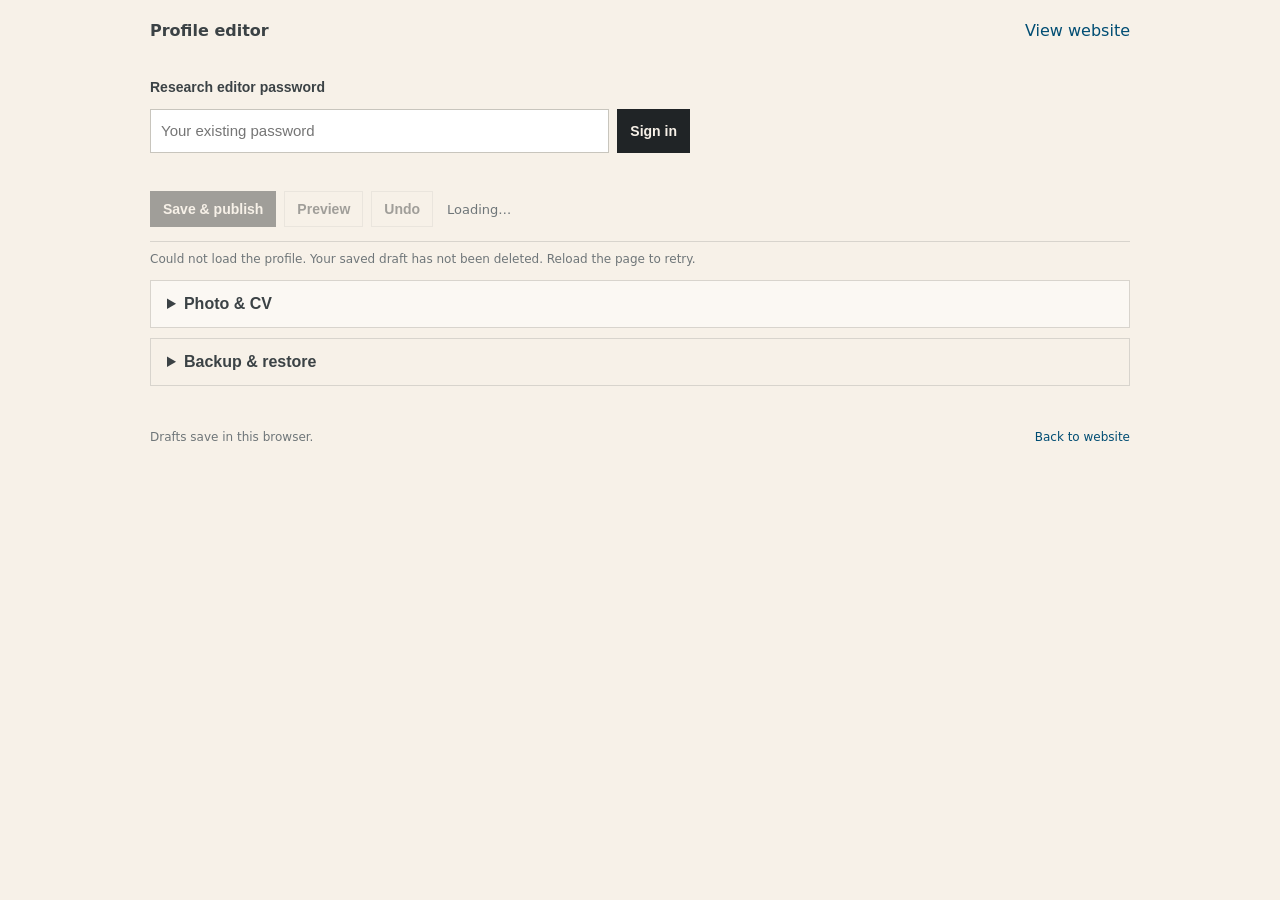
==== commit ac9cb3b6: "Add files via upload" ====
--- a/edit/index.html
+++ b/edit/index.html
@@ -1,4 +1,4 @@
-<!doctype html><html lang="en"><head><meta charset="utf-8"><meta name="viewport" content="width=device-width, initial-scale=1"><meta http-equiv="Content-Security-Policy" content="default-src 'self'; script-src 'self'; style-src 'self' 'unsafe-inline'; img-src 'self' blob: data: https:; connect-src 'self' https://bkbzrrvjpogtrhlkixll.supabase.co; frame-src 'self'; object-src 'none'; base-uri 'self'; form-action 'none'"><meta name="robots" content="noindex,nofollow"><title>Profile editor | Jamal Nasir</title><link rel="stylesheet" href="../styles.css?v=6"><link rel="stylesheet" href="editor.css?v=8"><script src="../renderer.js?v=6" defer></script><script src="../content-store.js?v=1" defer></script><script src="editor.js?v=8" defer></script></head><body><div class="shell"><header class="topbar"><strong>Profile editor</strong><a id="published-link" href="../" target="_blank" rel="noopener">View website ↗</a></header>
+<!doctype html><html lang="en"><head><meta charset="utf-8"><meta name="viewport" content="width=device-width, initial-scale=1"><meta http-equiv="Content-Security-Policy" content="default-src 'self'; script-src 'self'; style-src 'self' 'unsafe-inline'; img-src 'self' blob: data: https:; connect-src 'self' https://bkbzrrvjpogtrhlkixll.supabase.co; frame-src 'self'; object-src 'none'; base-uri 'self'; form-action 'none'"><meta name="robots" content="noindex,nofollow"><title>Profile editor | Jamal Nasir</title><link rel="stylesheet" href="../styles.css?v=7"><link rel="stylesheet" href="editor.css?v=8"><script src="../renderer.js?v=7" defer></script><script src="../content-store.js?v=1" defer></script><script src="editor.js?v=8" defer></script></head><body><div class="shell"><header class="topbar"><strong>Profile editor</strong><a id="published-link" href="../" target="_blank" rel="noopener">View website</a></header>
 <section id="connect-panel" class="signin"><form id="connect-form"><label for="editor-password">Research editor password</label><div class="signin-row"><input id="editor-password" type="password" autocomplete="current-password" required placeholder="Your existing password"><button id="connect-button" type="submit">Sign in</button></div><p id="connection-status" role="status"></p></form></section>
 <div class="editor-toolbar"><button id="publish-button" disabled>Save &amp; publish</button><button id="preview-button" class="secondary" disabled>Preview</button><button id="undo-button" class="secondary" disabled>Undo</button><span id="publish-status" role="status">Loading…</span><button id="disconnect-button" class="secondary" hidden>Sign out</button></div><p id="editor-status" role="status">Loading your profile…</p>
 <details class="asset-box"><summary>Photo &amp; CV</summary><div class="asset-grid"><label>New photo (JPG or PNG)<input id="photo-file" type="file" accept="image/jpeg,image/png" disabled><span id="photo-status">Using the published file.</span><button type="button" id="photo-download" disabled>Download photo</button></label><label>New CV (PDF)<input id="cv-file" type="file" accept="application/pdf" disabled><span id="cv-status">Using the published file.</span><button type="button" id="cv-download" disabled>Download CV</button></label></div><div class="crop-editor"><div><div class="portrait crop-preview"><img id="crop-image" alt="Your photo crop" width="174" height="205"></div></div><div class="crop-controls"><h2>Adjust your photo</h2><label>Fit <select id="photo-fit"><option value="cover">Fill frame</option><option value="contain">Show entire photo</option></select></label><label>Zoom <output id="photo-zoom-value">1×</output><input id="photo-zoom" type="range" min="1" max="3" step="0.01" value="1"></label><label>Horizontal position <output id="photo-x-value">50%</output><input id="photo-x" type="range" min="0" max="100" step="1" value="50"></label><label>Vertical position <output id="photo-y-value">50%</output><input id="photo-y" type="range" min="0" max="100" step="1" value="50"></label><button id="reset-crop" type="button" class="secondary">Reset photo framing</button></div></div></details><section id="preview-area" hidden><div class="preview-heading"><h2>Preview</h2><label>Width <select id="preview-width"><option value="100%">Desktop</option><option value="390px">Mobile · 390px</option></select></label></div><iframe id="preview-frame" title="Profile preview" src="../?preview=6"></iframe></section><form id="editor-form" aria-label="Profile content"></form><details class="backup"><summary>Backup &amp; restore</summary><div class="editor-actions"><button id="download-button" class="secondary" disabled>Export backup</button><button id="reset-button" class="secondary" disabled>Reload published version</button></div><label class="import-label">Import backup<input id="import-file" type="file" accept="application/json,.json" disabled></label></details><footer class="footer"><span>Drafts save in this browser.</span><a href="../">Back to website</a></footer></div></body></html>
--- a/styles.css
+++ b/styles.css
@@ -1,13 +1,17 @@
-:root{--brand:#004d73;--ink:#202426;--text:#343a3d;--muted:#6d7375;--paper:#f7f1e8;--paper2:#fbf8f3;--line:#d8d4cd}*{box-sizing:border-box}html{background:var(--paper);scroll-behavior:smooth;scroll-padding-top:20px}body{margin:0;color:var(--text);background:var(--paper);font:16px/1.55 Arial,Helvetica,sans-serif}a{color:var(--brand);text-decoration:none}a:hover{text-decoration:underline;text-underline-offset:4px}a:focus-visible,button:focus-visible,input:focus-visible,textarea:focus-visible,summary:focus-visible{outline:2px solid var(--brand);outline-offset:4px}::selection{background:#d7e7ef}.shell{max-width:1140px;padding:0 30px;margin:auto}.topbar{display:flex;align-items:center;justify-content:space-between;padding:16px 0;border-bottom:1px solid var(--line);gap:22px}.edition{font-size:12px;letter-spacing:.13em;color:var(--muted)}nav{display:flex;gap:23px;flex-wrap:wrap}nav a{font-size:14px;color:var(--brand)}.skip{position:absolute;top:-100px;background:var(--paper2);padding:12px}.skip:focus{top:10px;z-index:9}.identity{display:grid;grid-template-columns:1fr 174px;align-items:center;gap:40px;padding:29px 0 25px}.kicker{font-size:12px;letter-spacing:.09em;font-weight:700;text-transform:uppercase;color:var(--muted)}h1,h2{font-family:Georgia,'Times New Roman',serif;color:var(--ink)}h1{font-size:clamp(40px,5vw,62px);line-height:1;letter-spacing:-.045em;margin:8px 0 12px}.headline{font:23px/1.25 Georgia,serif;color:var(--ink);margin:0 0 11px}.intro{max-width:800px;margin:0 0 11px;line-height:1.55}.current{font-size:14px;color:var(--muted);margin:0 0 14px}.portrait{margin:0;width:174px;height:205px;overflow:hidden;background:#dfd9d0;border:1px solid var(--line)}.portrait img{display:block;width:100%;height:100%;object-fit:var(--photo-fit,cover);object-position:var(--photo-x,53%) var(--photo-y,43%);transform:scale(var(--photo-zoom,2.05));transform-origin:var(--photo-x,53%) var(--photo-y,43%)}.linkline{display:flex;flex-wrap:wrap;align-items:center;gap:20px;font-size:14px}.linkline a{font-weight:600}.download{border:1px solid currentColor;color:var(--brand);padding:6px 11px}.download:hover{background:var(--paper2);text-decoration:underline}.evidence{display:flex;gap:18px;justify-content:space-between;flex-wrap:wrap;padding:13px 0;border-top:1px solid var(--line);border-bottom:3px solid var(--ink);font-size:13px;color:var(--text)}.section{display:grid;grid-template-columns:155px minmax(0,1fr);gap:30px;padding:24px 0;border-bottom:1px solid var(--line);scroll-margin-top:8px}.section-label>span{font-size:12px;color:var(--muted)}.section-label h2{font-size:25px;line-height:1.15;letter-spacing:-.025em;margin:3px 0 12px}.section-label p{font:15px/1.5 Georgia,serif;color:var(--muted);margin:0}.role{padding:18px 0;border-bottom:1px solid var(--line)}.role:first-child{padding-top:0}.role:last-child{border:0;padding-bottom:0}.role-top{display:flex;justify-content:space-between;gap:20px;align-items:baseline}.role h3{font-size:18px;color:var(--ink);line-height:1.3;letter-spacing:-.015em;margin:0}.date{font-size:12px;white-space:nowrap;color:var(--muted)}.organization{font-size:14px;color:var(--text);margin:3px 0}.fields{font-size:12px;color:var(--muted);margin:2px 0 8px}.role ul{margin:0;padding-left:17px}.role li{margin:4px 0;line-height:1.5;font-size:15px}/* Projects share education's typography and compact two-column structure. */
-.projects{display:grid;grid-template-columns:repeat(2,minmax(0,1fr));gap:20px 32px;align-items:stretch}
-.project{padding:0 0 16px;border-bottom:1px solid var(--line);min-width:0}
+:root{--brand:#004d73;--ink:#202426;--text:#3b4245;--muted:#6f7679;--paper:#f7f1e8;--paper2:#fbf8f3;--line:#d8d4cd}*{box-sizing:border-box}html{background:var(--paper);scroll-behavior:smooth;scroll-padding-top:20px}body{margin:0;color:var(--text);background:var(--paper);font:16px/1.65 Inter,system-ui,-apple-system,'Segoe UI',Arial,sans-serif;-webkit-font-smoothing:antialiased;text-rendering:optimizeLegibility}a{color:var(--brand);text-decoration:none}a:hover{text-decoration:underline;text-underline-offset:4px}a:focus-visible,button:focus-visible,input:focus-visible,textarea:focus-visible,summary:focus-visible{outline:2px solid var(--brand);outline-offset:4px}::selection{background:#d7e7ef}.shell{max-width:1320px;padding:0 40px;margin:auto}.topbar{display:flex;align-items:center;justify-content:space-between;padding:18px 0 6px;gap:22px}.edition{font-size:12px;letter-spacing:.13em;color:var(--muted)}nav{display:flex;gap:23px;flex-wrap:wrap}nav a{font-size:14px;color:var(--brand)}.skip{position:absolute;top:-100px;background:var(--paper2);padding:12px}.skip:focus{top:10px;z-index:9}.identity{display:grid;grid-template-columns:1fr 174px;align-items:center;gap:40px;padding:29px 0 25px}.kicker{font-size:12px;letter-spacing:.09em;font-weight:700;text-transform:uppercase;color:var(--muted)}h1,h2{font-family:Newsreader,Georgia,'Times New Roman',serif;font-weight:500;color:var(--ink)}h1{font-size:clamp(40px,5vw,62px);line-height:1;letter-spacing:-.03em;margin:8px 0 12px}.headline{font:400 25px/1.3 Newsreader,Georgia,serif;color:var(--ink);margin:0 0 11px}.intro{max-width:900px;margin:0 0 11px;font-size:17px;line-height:1.65}.current{font-size:14px;color:var(--muted);margin:0 0 14px}.portrait{margin:0;width:174px;height:205px;overflow:hidden;background:#dfd9d0;border:1px solid var(--line)}.portrait img{display:block;width:100%;height:100%;object-fit:var(--photo-fit,cover);object-position:var(--photo-x,53%) var(--photo-y,43%);transform:scale(var(--photo-zoom,2.05));transform-origin:var(--photo-x,53%) var(--photo-y,43%)}.linkline{display:flex;flex-wrap:wrap;align-items:center;gap:20px;font-size:14px}.linkline a{font-weight:600}.download{border:1px solid currentColor;color:var(--brand);padding:6px 11px}.download:hover{background:var(--paper2);text-decoration:underline}.evidence{display:flex;gap:18px;justify-content:space-between;flex-wrap:wrap;padding:13px 0;border-top:1px solid var(--line);border-bottom:1px solid var(--line);font-size:14px;color:var(--text)}.section{display:grid;grid-template-columns:170px minmax(0,1fr);gap:36px;padding:28px 0;border-bottom:1px solid var(--line);scroll-margin-top:8px}.section-label>span{font-size:12px;color:var(--muted)}.section-label h2{font-size:28px;line-height:1.15;letter-spacing:-.015em;margin:3px 0 12px}.section-label p{font:16px/1.5 Newsreader,Georgia,serif;color:var(--muted);margin:0}.role{padding:0;min-width:0}.role-top{display:flex;justify-content:space-between;gap:20px;align-items:baseline}.role h3{font-size:17px;font-weight:600;color:var(--ink);line-height:1.35;margin:0}.date{font-size:13px;white-space:nowrap;color:var(--muted)}.organization{font-size:14px;color:var(--text);margin:3px 0}.fields{font-size:12px;color:var(--muted);margin:2px 0 8px}.role ul{margin:0;padding-left:17px}.role li{margin:4px 0;line-height:1.6;font-size:15px}/* Projects share education's typography and compact two-column structure. */
+#experience .section-body{column-count:2;column-gap:48px}
+#experience .role{break-inside:avoid;margin:0 0 28px}
+.projects{display:grid;grid-template-columns:repeat(3,minmax(0,1fr));gap:30px 40px;align-items:start}
+.project{padding:0;min-width:0}
 .project .kicker{font-size:11px;line-height:1.4;letter-spacing:.04em;color:var(--muted);margin-bottom:5px}
-.project h3,.degree h3{font:700 16px/1.4 Arial,Helvetica,sans-serif;color:var(--text);letter-spacing:normal;margin:0 0 5px}
-.project>p{font:14px/1.5 Arial,Helvetica,sans-serif;color:var(--muted);margin:0 0 8px}
+.project h3,.degree h3{font-size:16px;line-height:1.4;font-weight:600;color:var(--ink);letter-spacing:normal;margin:0 0 5px}
+.project>p{font-size:15px;line-height:1.6;color:var(--text);margin:0 0 8px}
 .project-bottom{display:flex;flex-wrap:wrap;gap:4px 12px;justify-content:space-between;font-size:12px;line-height:1.4;color:var(--muted)}
 .status{color:var(--muted);white-space:normal}
 .project .linkline{margin-top:8px;gap:8px 16px;font-size:13px}
-.foundation{display:grid;grid-template-columns:1fr 1fr;gap:32px}.degree{margin:0 0 20px}.degree h3{font-size:16px;margin:0 0 5px}.degree p{font-size:14px;color:var(--muted);margin:0}.foundation dl{margin:0}.foundation dt{font-weight:700;font-size:14px}.foundation dd{font-size:14px;margin:4px 0 14px;color:var(--muted)}.elsewhere{display:grid;grid-template-columns:repeat(3,1fr);gap:25px}.elsewhere h3{font:700 16px/1.4 Arial,Helvetica,sans-serif;color:var(--brand);margin:0 0 5px}.elsewhere h3 span{font:16px Arial;color:var(--brand)}.elsewhere p{font-size:14px;color:var(--muted);line-height:1.5;margin:0}.contact p{margin:0 0 8px;font-size:15px}.email{font:22px Georgia,serif;overflow-wrap:anywhere}.footer{display:flex;justify-content:space-between;gap:20px;padding:18px 0 24px;font-size:12px;color:var(--muted)}.footer>div{display:flex;gap:20px}.footer a{color:var(--brand)}
-@media(max-width:850px){.shell{padding:0 23px}.section{grid-template-columns:120px minmax(0,1fr);gap:22px}.role-top{flex-direction:column;gap:3px}.identity{gap:25px;grid-template-columns:1fr 145px}.portrait{width:145px;height:175px}.headline{font-size:21px}.elsewhere{grid-template-columns:1fr;gap:20px}.foundation{grid-template-columns:1fr;gap:8px}}
+.foundation{display:grid;grid-template-columns:1fr 1fr;gap:32px}.degree{margin:0 0 20px}.degree h3{font-size:16px;margin:0 0 5px}.degree p{font-size:15px;color:var(--muted);margin:0}.foundation dl{margin:0}.foundation dt{font-weight:600;font-size:15px;color:var(--ink)}.foundation dd{font-size:15px;margin:4px 0 14px;color:var(--muted)}.elsewhere{display:grid;grid-template-columns:repeat(3,1fr);gap:25px}.elsewhere h3{font-size:16px;line-height:1.4;font-weight:600;color:var(--brand);margin:0 0 5px}.elsewhere p{font-size:15px;color:var(--muted);line-height:1.5;margin:0}.contact p{margin:0 0 8px;font-size:15px}.email{font:24px Newsreader,Georgia,serif;overflow-wrap:anywhere}.footer{display:flex;justify-content:space-between;gap:20px;padding:18px 0 24px;font-size:12px;color:var(--muted)}.footer>div{display:flex;gap:20px}.footer a{color:var(--brand)}
+@media(max-width:1100px){.projects{grid-template-columns:repeat(2,minmax(0,1fr))}}
+@media(max-width:850px){.shell{padding:0 23px}
+#experience .section-body{column-count:1}.section{grid-template-columns:120px minmax(0,1fr);gap:22px}.role-top{flex-direction:column;gap:3px}.identity{gap:25px;grid-template-columns:1fr 145px}.portrait{width:145px;height:175px}.headline{font-size:21px}.elsewhere{grid-template-columns:1fr;gap:20px}.foundation{grid-template-columns:1fr;gap:8px}}
 @media(max-width:600px){.shell{padding:0 19px}.topbar{padding:13px 0;gap:10px;flex-wrap:wrap}.edition{font-size:11px}nav{gap:17px}nav a{font-size:13px}.identity{display:grid;grid-template-columns:1fr 100px;gap:18px;padding:24px 0 19px;align-items:start}.identity-copy{display:contents}.identity .kicker{grid-column:1;align-self:end;font-size:10px;line-height:1.5}.identity h1{grid-column:1;margin:-5px 0 0;font-size:42px;align-self:start}.portrait{grid-column:2;grid-row:1/3;width:100px;height:118px}.headline,.intro,.current,.identity .linkline{grid-column:1/-1;margin:0}.headline{font-size:23px}.intro{font-size:16px}.current{font-size:13px}.linkline{gap:17px;font-size:13px}.evidence{gap:7px;flex-direction:column;font-size:12px;padding:12px 0}.section{display:block;padding:25px 0}.section-label{display:flex;align-items:baseline;gap:9px;margin-bottom:17px}.section-label h2{font-size:25px;margin:0}.section-label p{display:none}.role{padding:17px 0}.role h3{font-size:18px}.role li{font-size:15px}.date{font-size:12px}.projects{grid-template-columns:1fr;gap:16px}.project h3{font-size:16px}.project-bottom{gap:4px 12px}.project .kicker{font-size:11px}.foundation{grid-template-columns:1fr}.elsewhere{gap:23px}.footer{flex-wrap:wrap}.email{font-size:20px}}
 @media(prefers-reduced-motion:reduce){html{scroll-behavior:auto}}
